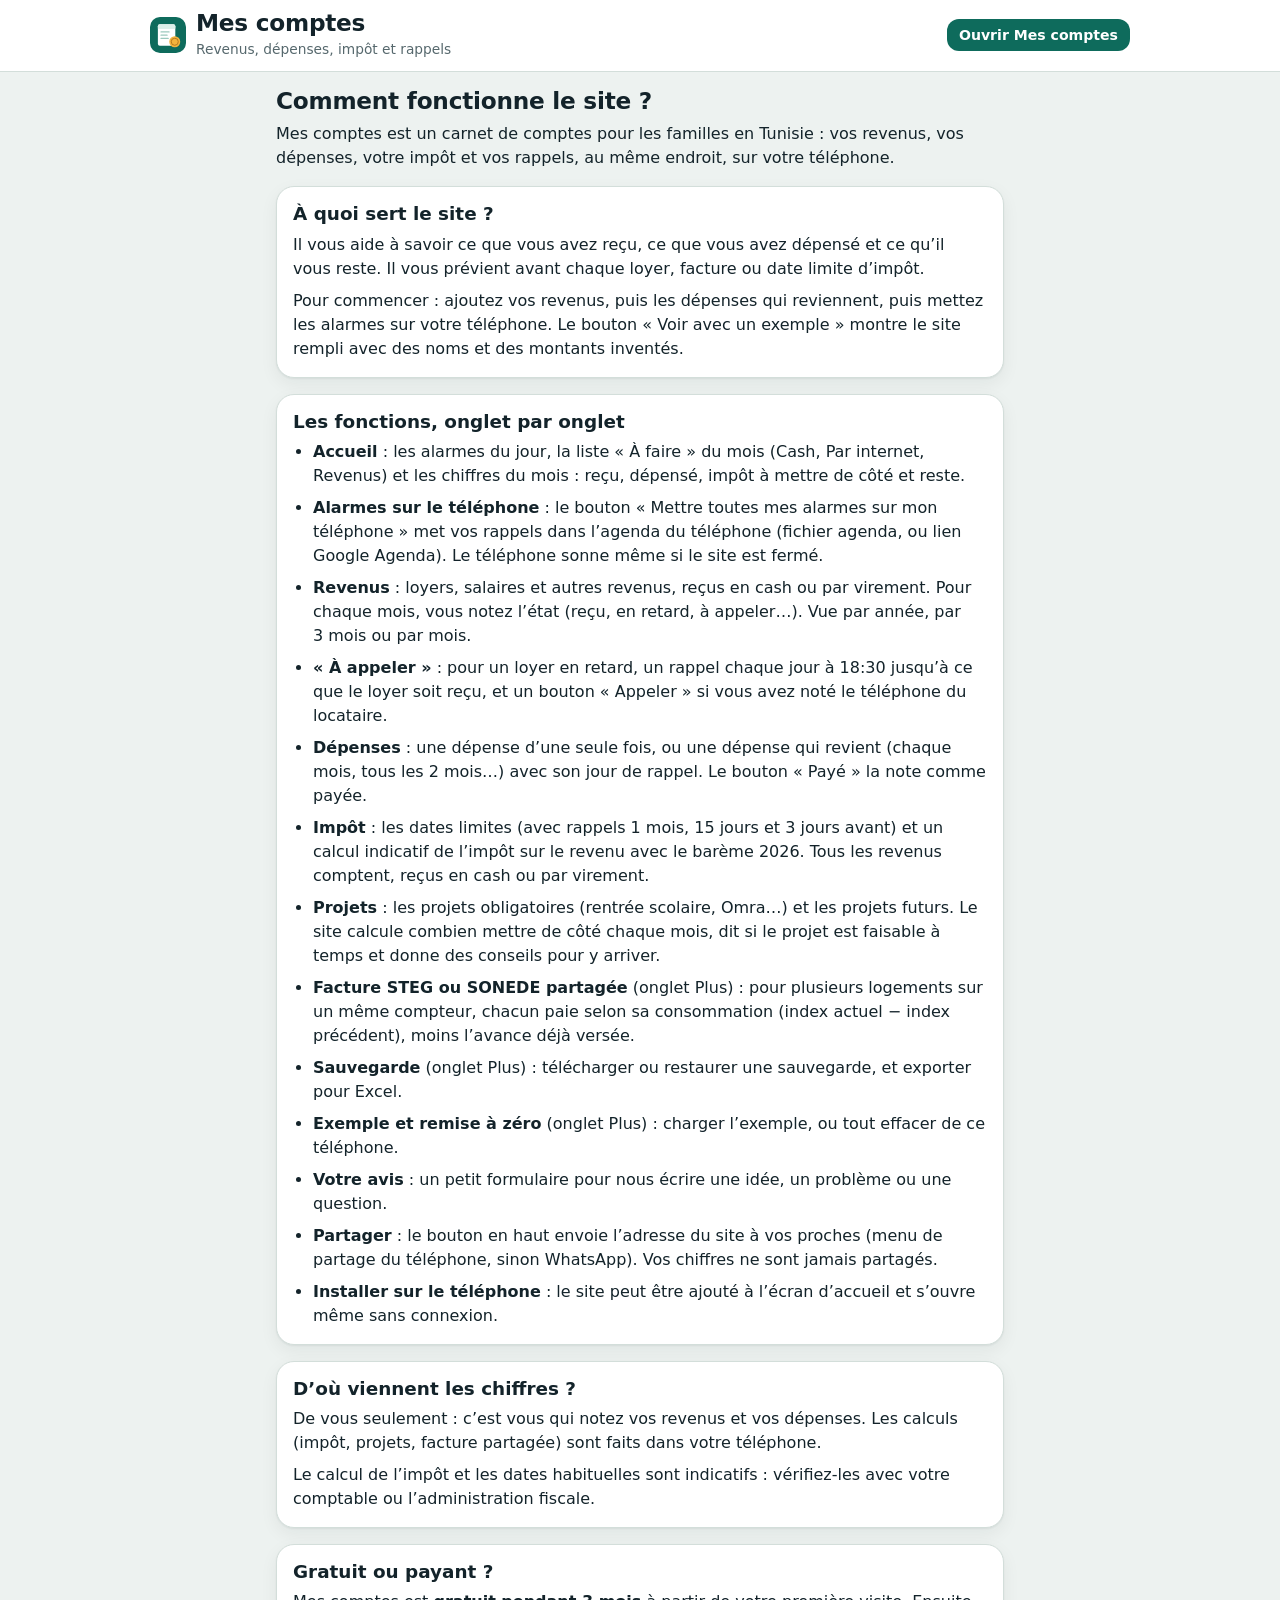
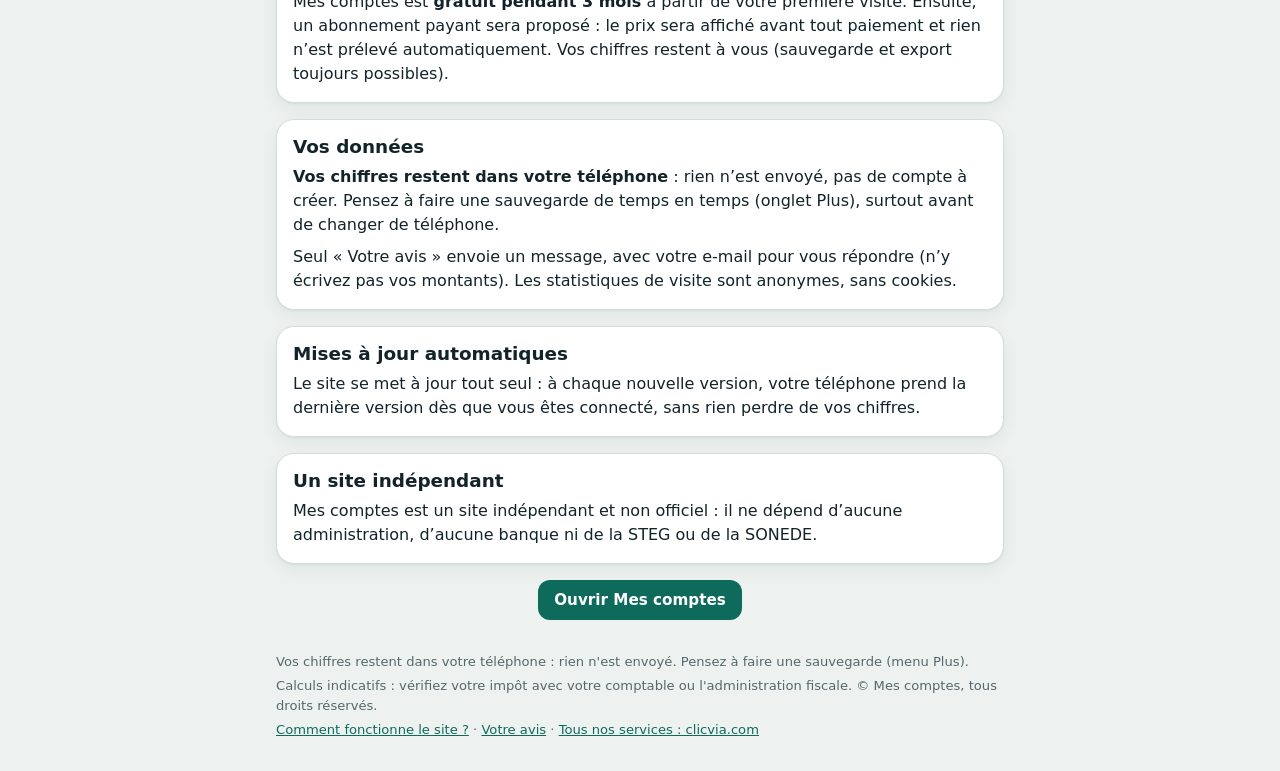
==== a-propos/index.html @ e5296866 "Page « Comment fonctionne le site ? » + test FONCTIONS (règle commune § 44) Co-Authored-By: Claude O" ====
<!doctype html>
<html lang="fr" translate="no">
<head>
<meta charset="utf-8">
<meta name="google" content="notranslate">
<meta name="viewport" content="width=device-width, initial-scale=1, viewport-fit=cover">
<title>Comment fonctionne le site ? – Mes comptes</title>
<meta name="description" content="Comment fonctionne Mes comptes : revenus, dépenses, impôt, projets, facture STEG ou SONEDE partagée, alarmes sur le téléphone. Gratuit 3 mois. Vos chiffres restent dans votre téléphone.">
<meta name="robots" content="index, follow, noai, noimageai">
<meta name="referrer" content="strict-origin-when-cross-origin">
<meta http-equiv="Content-Security-Policy" content="default-src 'self'; script-src 'self' https://gc.zgo.at; style-src 'self' 'unsafe-inline' https://fonts.googleapis.com; font-src https://fonts.gstatic.com; img-src 'self' data: https://prix-eaux-tunisie.goatcounter.com; connect-src 'self' https://prix-eaux-tunisie.goatcounter.com; object-src 'none'; base-uri 'self'; form-action 'none'">
<meta name="theme-color" content="#0E6B5C">
<link rel="icon" href="../assets/icons/icon.svg" type="image/svg+xml">
<link rel="apple-touch-icon" href="../assets/icons/icon-180.png">
<meta property="og:type" content="website">
<meta property="og:title" content="Comment fonctionne le site ? – Mes comptes">
<meta property="og:description" content="Revenus, dépenses, impôt, projets et alarmes sur votre téléphone. Gratuit 3 mois. Vos chiffres restent dans votre téléphone.">
<meta property="og:url" content="https://comptes.clicvia.com/a-propos/">
<meta property="og:locale" content="fr_FR">
<meta property="og:image" content="https://comptes.clicvia.com/assets/og-image-v1.jpg">
<meta property="og:image:type" content="image/jpeg">
<meta property="og:image:width" content="1200">
<meta property="og:image:height" content="630">
<link rel="canonical" href="https://comptes.clicvia.com/a-propos/">
<script type="application/ld+json">{"@context":"https://schema.org","@type":"AboutPage","name":"Comment fonctionne le site ?","url":"https://comptes.clicvia.com/a-propos/","inLanguage":"fr","isPartOf":{"@type":"WebSite","name":"Mes comptes","url":"https://comptes.clicvia.com/"}}</script>
<link rel="preconnect" href="https://fonts.googleapis.com">
<link rel="stylesheet" href="https://fonts.googleapis.com/css2?family=Bricolage+Grotesque:opsz,wght@12..96,700;12..96,800&family=Source+Sans+3:wght@400;600;700&family=IBM+Plex+Mono:wght@500;600&display=swap">
<link rel="stylesheet" href="../assets/style.css?v=20261025a">
<script src="../assets/protection.js?v=20261025a"></script>
<script data-goatcounter="https://prix-eaux-tunisie.goatcounter.com/count" async src="https://gc.zgo.at/count.js"></script>
</head>
<body>
<header class="entete">
  <div class="entete-in">
    <a class="logo" href="../"><img src="../assets/icons/icon.svg" alt="" width="36" height="36"><span><span class="nom-site">Mes comptes</span><span class="doux petit">Revenus, dépenses, impôt et rappels</span></span></a>
    <div class="entete-droite"><a class="btn btn-ouvrir" href="../">Ouvrir Mes comptes</a></div>
  </div>
</header>

<main class="page page-ap">
  <div class="ap-tete">
    <h1>Comment fonctionne le site&nbsp;?</h1>
    <p>Mes comptes est un carnet de comptes pour les familles en Tunisie : vos revenus, vos dépenses, votre impôt et vos rappels, au même endroit, sur votre téléphone.</p>
  </div>

  <section class="bloc">
    <h2>À quoi sert le site&nbsp;?</h2>
    <p>Il vous aide à savoir ce que vous avez reçu, ce que vous avez dépensé et ce qu’il vous reste. Il vous prévient avant chaque loyer, facture ou date limite d’impôt.</p>
    <p>Pour commencer : ajoutez vos revenus, puis les dépenses qui reviennent, puis mettez les alarmes sur votre téléphone. Le bouton «&nbsp;Voir avec un exemple&nbsp;» montre le site rempli avec des noms et des montants inventés.</p>
  </section>

  <section class="bloc">
    <h2>Les fonctions, onglet par onglet</h2>
    <ul class="ap-liste">
      <li><b>Accueil</b> : les alarmes du jour, la liste «&nbsp;À faire&nbsp;» du mois (Cash, Par internet, Revenus) et les chiffres du mois : reçu, dépensé, impôt à mettre de côté et reste.</li>
      <li><b>Alarmes sur le téléphone</b> : le bouton «&nbsp;Mettre toutes mes alarmes sur mon téléphone&nbsp;» met vos rappels dans l’agenda du téléphone (fichier agenda, ou lien Google Agenda). Le téléphone sonne même si le site est fermé.</li>
      <li><b>Revenus</b> : loyers, salaires et autres revenus, reçus en cash ou par virement. Pour chaque mois, vous notez l’état (reçu, en retard, à appeler…). Vue par année, par 3&nbsp;mois ou par mois.</li>
      <li><b>«&nbsp;À appeler&nbsp;»</b> : pour un loyer en retard, un rappel chaque jour à 18:30 jusqu’à ce que le loyer soit reçu, et un bouton «&nbsp;Appeler&nbsp;» si vous avez noté le téléphone du locataire.</li>
      <li><b>Dépenses</b> : une dépense d’une seule fois, ou une dépense qui revient (chaque mois, tous les 2&nbsp;mois…) avec son jour de rappel. Le bouton «&nbsp;Payé&nbsp;» la note comme payée.</li>
      <li><b>Impôt</b> : les dates limites (avec rappels 1&nbsp;mois, 15&nbsp;jours et 3&nbsp;jours avant) et un calcul indicatif de l’impôt sur le revenu avec le barème&nbsp;2026. Tous les revenus comptent, reçus en cash ou par virement.</li>
      <li><b>Projets</b> : les projets obligatoires (rentrée scolaire, Omra…) et les projets futurs. Le site calcule combien mettre de côté chaque mois, dit si le projet est faisable à temps et donne des conseils pour y arriver.</li>
      <li><b>Facture STEG ou SONEDE partagée</b> (onglet Plus) : pour plusieurs logements sur un même compteur, chacun paie selon sa consommation (index actuel − index précédent), moins l’avance déjà versée.</li>
      <li><b>Sauvegarde</b> (onglet Plus) : télécharger ou restaurer une sauvegarde, et exporter pour Excel.</li>
      <li><b>Exemple et remise à zéro</b> (onglet Plus) : charger l’exemple, ou tout effacer de ce téléphone.</li>
      <li><b>Votre avis</b> : un petit formulaire pour nous écrire une idée, un problème ou une question.</li>
      <li><b>Partager</b> : le bouton en haut envoie l’adresse du site à vos proches (menu de partage du téléphone, sinon WhatsApp). Vos chiffres ne sont jamais partagés.</li>
      <li><b>Installer sur le téléphone</b> : le site peut être ajouté à l’écran d’accueil et s’ouvre même sans connexion.</li>
    </ul>
  </section>

  <section class="bloc">
    <h2>D’où viennent les chiffres&nbsp;?</h2>
    <p>De vous seulement : c’est vous qui notez vos revenus et vos dépenses. Les calculs (impôt, projets, facture partagée) sont faits dans votre téléphone.</p>
    <p>Le calcul de l’impôt et les dates habituelles sont indicatifs : vérifiez-les avec votre comptable ou l’administration fiscale.</p>
  </section>

  <section class="bloc">
    <h2>Gratuit ou payant&nbsp;?</h2>
    <p>Mes comptes est <b>gratuit pendant 3&nbsp;mois</b> à partir de votre première visite. Ensuite, un abonnement payant sera proposé : le prix sera affiché avant tout paiement et rien n’est prélevé automatiquement. Vos chiffres restent à vous (sauvegarde et export toujours possibles).</p>
  </section>

  <section class="bloc">
    <h2>Vos données</h2>
    <p><b>Vos chiffres restent dans votre téléphone</b> : rien n’est envoyé, pas de compte à créer. Pensez à faire une sauvegarde de temps en temps (onglet Plus), surtout avant de changer de téléphone.</p>
    <p>Seul «&nbsp;Votre avis&nbsp;» envoie un message, avec votre e-mail pour vous répondre (n’y écrivez pas vos montants). Les statistiques de visite sont anonymes, sans cookies.</p>
  </section>

  <section class="bloc">
    <h2>Mises à jour automatiques</h2>
    <p>Le site se met à jour tout seul : à chaque nouvelle version, votre téléphone prend la dernière version dès que vous êtes connecté, sans rien perdre de vos chiffres.</p>
  </section>

  <section class="bloc">
    <h2>Un site indépendant</h2>
    <p>Mes comptes est un site indépendant et non officiel : il ne dépend d’aucune administration, d’aucune banque ni de la STEG ou de la SONEDE.</p>
  </section>

  <p class="ap-retour"><a class="btn" href="../">Ouvrir Mes comptes</a></p>
</main>

<footer class="pied pied-ap">
  <span>Vos chiffres restent dans votre téléphone : rien n'est envoyé. Pensez à faire une sauvegarde (menu Plus).</span>
  <span>Calculs indicatifs : vérifiez votre impôt avec votre comptable ou l'administration fiscale. © Mes comptes, tous droits réservés.</span>
  <span><a href="../a-propos/">Comment fonctionne le site ?</a> · <a href="../#avis">Votre avis</a> · <a href="https://clicvia.com/" rel="noopener">Tous nos services : clicvia.com</a></span>
</footer>
</body>
</html>
---- assets/style.css ----
/* Mes comptes — carnet de comptes de poche : alarmes d'abord, onglets en bas sur téléphone, montants en chiffres de caisse. */
:root{
  --fond:#EDF2F0; --carte:#FFFFFF; --encre:#13232A; --doux:#56686D; --ligne:#D3DEDA;
  --dinar:#0E6B5C; --dinar-fonce:#0A5246; --dinar-clair:#DCEFE9; --or:#B7791F; --or-vif:#F2B33D; --or-clair:#FBF0DA;
  --ok:#17803D; --ok-clair:#E1F4E7; --attention:#B45309; --attention-clair:#FDEFD9; --retard:#B42318; --retard-clair:#FCE5E2;
  --info:#1D5FA8; --info-clair:#E3EDF9; --gris-clair:#EEF1F0; --ombre:0 1px 2px rgba(19,35,42,.06),0 6px 18px rgba(19,35,42,.06);
  --titre:"Bricolage Grotesque","Segoe UI",system-ui,sans-serif;
  --texte:"Source Sans 3","Segoe UI",system-ui,sans-serif;
  --chiffres:"IBM Plex Mono",ui-monospace,Consolas,monospace;
  color-scheme:light;
}
@media (prefers-color-scheme:dark){:root{
  --fond:#0E191D; --carte:#15242A; --encre:#E5EEEC; --doux:#9CB0B3; --ligne:#293B41;
  --dinar:#4FC2A8; --dinar-fonce:#3BA88F; --dinar-clair:#163833; --or:#E2B15A; --or-clair:#3A2E17;
  --ok:#5CCB84; --ok-clair:#163525; --attention:#F0A64B; --attention-clair:#3A2A14; --retard:#F07C6E; --retard-clair:#3D1C19;
  --info:#7DB3F0; --info-clair:#16283D; --gris-clair:#1C2D33; --ombre:none; color-scheme:dark}}
*{box-sizing:border-box}
html{-webkit-text-size-adjust:100%}
body{margin:0;background:var(--fond);color:var(--encre);font-family:var(--texte);font-size:16px;line-height:1.5}
[hidden]{display:none!important}
h1,h2,h3{font-family:var(--titre);margin:0;line-height:1.15;text-wrap:balance}
h1{font-size:1.45rem;font-weight:800;letter-spacing:-.01em}
h2{font-size:1.15rem;font-weight:800}
h3{font-size:1rem;font-weight:700}
a{color:var(--dinar)}
.num{font-family:var(--chiffres);font-variant-numeric:tabular-nums;white-space:nowrap}
.doux{color:var(--doux)}.petit{font-size:.86rem}.gras{font-weight:700}
.etiq{font-size:.72rem;letter-spacing:.08em;text-transform:uppercase;font-weight:700;color:var(--doux)}
button,input,select{font:inherit;color:inherit}
:focus-visible{outline:2px solid var(--dinar);outline-offset:2px}

/* en-tête */
.entete{position:sticky;top:0;z-index:6;background:var(--carte);border-bottom:1px solid var(--ligne);padding:10px 16px calc(10px) ;padding-top:calc(10px + env(safe-area-inset-top,0px))}
.entete-in{max-width:980px;margin:0 auto;display:flex;align-items:center;justify-content:space-between;gap:12px}
.logo{display:flex;align-items:center;gap:10px;text-decoration:none;color:inherit}
.logo img{width:36px;height:36px;border-radius:10px;flex:none}
.entete-droite{display:flex;align-items:center;gap:8px;flex:none}
.partager{flex:none;border:1px solid var(--ligne);background:var(--carte);border-radius:999px;width:36px;height:36px;display:inline-flex;align-items:center;justify-content:center;cursor:pointer;padding:0;color:var(--dinar)}.partager:hover{border-color:var(--dinar)}
.partager svg{width:18px;height:18px;stroke:currentColor;fill:none;stroke-width:2;stroke-linecap:round}
.puce-essai{font-size:.78rem;font-weight:700;background:var(--dinar-clair);color:var(--dinar);border-radius:99px;padding:4px 10px;white-space:nowrap;border:0;cursor:pointer}

.page{max-width:980px;margin:0 auto;padding-inline:16px;padding-block:16px 110px;display:grid;gap:16px}
@media (min-width:860px){.page{padding-block:16px 48px}}

/* navigation */
nav.onglets{position:fixed;left:0;right:0;bottom:0;z-index:7;background:var(--carte);border-top:1px solid var(--ligne);
  display:grid;grid-template-columns:repeat(6,1fr);padding:6px 4px calc(6px + env(safe-area-inset-bottom,0px))}
nav.onglets button{position:relative;border:0;background:none;color:var(--doux);font:600 .72rem var(--texte);display:flex;flex-direction:column;align-items:center;gap:2px;padding:7px 2px;cursor:pointer;border-radius:12px}
nav.onglets svg{width:23px;height:23px;stroke:currentColor;fill:none;stroke-width:1.8;stroke-linecap:round;stroke-linejoin:round}
nav.onglets button[aria-current="true"]{color:var(--dinar);background:var(--dinar-clair)}
.compteur{position:absolute;top:1px;inset-inline-end:calc(50% - 24px);min-width:18px;height:18px;border-radius:99px;background:var(--retard);color:#fff;font:700 .68rem var(--texte);display:flex;align-items:center;justify-content:center;padding:0 4px}
@media (min-width:860px){nav.onglets{position:static;max-width:980px;margin:12px auto 0;border:1px solid var(--ligne);border-radius:16px;padding:6px}}

/* blocs */
.bloc{background:var(--carte);border:1px solid var(--ligne);border-radius:18px;padding:16px;display:grid;gap:12px;min-width:0;box-shadow:var(--ombre)}
.bloc-tete{display:flex;flex-wrap:wrap;justify-content:space-between;align-items:center;gap:8px 12px}
.grille{display:grid;gap:16px;grid-template-columns:repeat(auto-fit,minmax(300px,1fr))}
.chiffres{display:grid;gap:10px;grid-template-columns:repeat(auto-fit,minmax(140px,1fr))}
.chiffre{display:grid;gap:2px;padding:12px;border-radius:14px;background:var(--gris-clair)}
.chiffre .num{font-size:1.25rem;font-weight:600}
.chiffre.plus .num{color:var(--ok)}.chiffre.moins .num{color:var(--retard)}.chiffre.cote .num{color:var(--or)}
.note{font-size:.86rem;color:var(--doux);background:var(--gris-clair);border-radius:12px;padding:10px 12px;margin:0}
.vide{color:var(--doux);padding:6px 2px;list-style:none}

/* accueil : bienvenue */
.bienvenue{background:linear-gradient(135deg,var(--dinar) 0%,var(--dinar-fonce) 100%);color:#fff;border:0}
.bienvenue h2{font-size:1.4rem}
.bienvenue ol{margin:0;padding-inline-start:20px;display:grid;gap:6px}
.bienvenue .note{background:rgba(255,255,255,.12);color:#fff}
.bienvenue .btn-clair{background:#fff;color:var(--dinar-fonce)}
.essai{display:flex;flex-wrap:wrap;gap:6px 14px;align-items:center;background:var(--or-clair);border:1px solid var(--or);border-radius:14px;padding:10px 14px;font-size:.92rem}
.essai b{font-family:var(--titre)}
.exemple{display:flex;flex-wrap:wrap;gap:8px 14px;align-items:center;justify-content:space-between;background:var(--info-clair);color:var(--encre);border-radius:14px;padding:10px 14px;font-size:.92rem}

/* alarmes */
.alarmes{list-style:none;margin:0;padding:0;display:grid;gap:8px}
.alarme{display:grid;grid-template-columns:auto 1fr;gap:4px 10px;align-items:start;padding:10px 12px;border-radius:14px;border-inline-start:5px solid var(--c);background:var(--cc)}
.alarme b{color:var(--c)}
.a-rouge{--c:var(--retard);--cc:var(--retard-clair)}.a-orange{--c:var(--attention);--cc:var(--attention-clair)}.a-jaune{--c:var(--or);--cc:var(--or-clair)}
.cloche{width:22px;height:22px;stroke:var(--c);fill:none;stroke-width:2;stroke-linecap:round;stroke-linejoin:round;margin-top:1px}
.actions{display:flex;flex-wrap:wrap;gap:6px;margin-top:6px}
.telephone{display:grid;gap:8px;background:var(--dinar-clair);border-radius:14px;padding:12px}

/* boutons */
.btn{border:0;border-radius:12px;background:var(--dinar);color:#fff;font:700 .95rem var(--texte);padding:11px 16px;cursor:pointer;display:inline-flex;align-items:center;justify-content:center;gap:6px;text-decoration:none}
.btn:hover{background:var(--dinar-fonce)}
.btn.large{width:100%}
.btn-clair{background:var(--gris-clair);color:var(--encre)}
.btn-clair:hover{background:var(--ligne)}
.mini{border:1px solid var(--ligne);background:var(--carte);color:var(--encre);border-radius:10px;padding:6px 10px;font:600 .84rem var(--texte);cursor:pointer;text-decoration:none;display:inline-flex;align-items:center;gap:4px}
.mini:hover{border-color:var(--dinar)}
.mini.vert{background:var(--ok);border-color:var(--ok);color:#fff}
.mini.on{background:var(--attention-clair);border-color:var(--attention);color:var(--attention)}
.mini.rouge{color:var(--retard);border-color:var(--retard)}
.suppr{border:1px solid var(--ligne);background:var(--carte);color:var(--retard);border-radius:10px;width:36px;height:36px;font-size:18px;line-height:1;cursor:pointer;flex:none}
.suppr:hover{background:var(--retard-clair)}

/* sous-onglets */
.sous{display:flex;gap:6px;flex-wrap:wrap}
.sous button{border:1px solid var(--ligne);background:var(--carte);border-radius:99px;padding:7px 12px;font:600 .88rem var(--texte);cursor:pointer;display:flex;gap:6px;align-items:center}
.sous button[aria-selected="true"]{background:var(--dinar);border-color:var(--dinar);color:#fff}
.sous .n{font-family:var(--chiffres);font-size:.78rem;background:var(--gris-clair);color:var(--encre);border-radius:99px;padding:0 6px}
.sous button[aria-selected="true"] .n{background:#fff;color:var(--dinar)}

/* listes de tâches */
.taches{list-style:none;margin:0;padding:0;display:grid;gap:8px}
.tache{display:grid;grid-template-columns:auto minmax(0,1fr) auto;gap:4px 10px;align-items:center;padding:10px 12px;border-radius:14px;background:var(--gris-clair)}
.tache .actions{grid-column:1/-1;justify-content:flex-end;margin-top:2px}
.pastille{font-size:.72rem;font-weight:700;padding:3px 8px;border-radius:99px;white-space:nowrap}
.p-retard{background:var(--retard-clair);color:var(--retard)}.p-bientot{background:var(--attention-clair);color:var(--attention)}
.p-ok{background:var(--ok-clair);color:var(--ok)}.p-verif{background:var(--or-clair);color:var(--or)}.p-info{background:var(--info-clair);color:var(--info)}
.tel{font-family:var(--chiffres);font-size:.85rem;user-select:all}
.type-rev{display:inline-block;font-size:.7rem;font-weight:700;border-radius:99px;padding:1px 7px;margin-inline-start:6px;background:var(--dinar-clair);color:var(--dinar);vertical-align:1px}

/* formulaires */
.form{display:grid;gap:10px;grid-template-columns:repeat(auto-fit,minmax(160px,1fr));align-items:end}
label{display:grid;gap:4px;font-size:.84rem;font-weight:600;color:var(--doux)}
input,select{font:500 1rem var(--texte);color:var(--encre);background:var(--carte);border:1px solid var(--ligne);border-radius:10px;padding:10px;width:100%;min-width:0}
input.num{font-family:var(--chiffres)}
details.ajout > summary{cursor:pointer;display:inline-flex;align-items:center;gap:6px;list-style:none;background:var(--dinar);color:#fff;font-weight:700;border-radius:12px;padding:10px 16px}
details.ajout > summary::-webkit-details-marker{display:none}
details.ajout[open] > summary{background:var(--gris-clair);color:var(--encre);margin-bottom:12px}

/* tableau des revenus */
.defile{overflow-x:auto;-webkit-overflow-scrolling:touch;border-radius:12px}
table{border-collapse:collapse;width:100%;font-size:.9rem}
th,td{padding:7px 6px;text-align:start;border-bottom:1px solid var(--ligne);vertical-align:middle}
th{font-size:.72rem;letter-spacing:.06em;text-transform:uppercase;color:var(--doux);font-weight:700;white-space:nowrap}
th.courant{color:var(--encre)}
.rev{display:grid;gap:3px;min-width:180px}
select.etat{width:auto;min-width:96px;padding:6px 4px;font:600 .8rem var(--texte);border-radius:8px;cursor:pointer;border-color:transparent}
select.mode-rev{width:auto;padding:3px 6px;font-size:.8rem}
.tel-in{width:9.5em;padding:5px 7px;font-size:.84rem}
.c-r{background:var(--ok-clair);color:var(--ok)}.c-x{background:var(--retard-clair);color:var(--retard)}.c-p{background:var(--attention-clair);color:var(--attention)}
.c-a{background:var(--gris-clair);color:var(--doux)}.c-g{background:var(--or-clair);color:var(--or)}.c-v{background:transparent;color:var(--doux);border-color:var(--ligne)}
tr.groupe td{background:var(--gris-clair);padding:0}
tr.groupe button{all:unset;box-sizing:border-box;cursor:pointer;display:flex;gap:10px;align-items:center;width:100%;padding:11px 8px;font-weight:700;font-family:var(--titre)}
tr.groupe button:focus-visible{outline:2px solid var(--dinar);outline-offset:-2px}
tr.groupe .fleche{display:inline-block;transition:transform .15s;color:var(--dinar)}
tr.groupe button[aria-expanded="false"] .fleche{transform:rotate(-90deg)}
tr.groupe .resume{font:500 .84rem var(--texte);color:var(--doux)}
.nav-mois{display:flex;align-items:center;gap:6px}
.nav-mois button{border:1px solid var(--ligne);background:var(--carte);border-radius:10px;width:34px;height:34px;cursor:pointer;font-size:1rem}
.nav-mois b{font-family:var(--titre);min-width:8.5em;text-align:center}

/* dépenses */
.ligne{display:grid;grid-template-columns:minmax(0,1fr) auto auto;gap:2px 12px;padding:10px 0;border-bottom:1px solid var(--ligne);align-items:center}
.ligne:last-child{border-bottom:0}
.ligne .sous-texte{grid-column:1/2;font-size:.78rem;color:var(--doux)}
.ligne .suppr{grid-row:1/3;grid-column:3}
.tag{display:inline-block;font-size:.7rem;font-weight:700;border-radius:99px;padding:1px 7px;margin-inline-start:6px;background:var(--gris-clair);color:var(--doux)}
.tag.rec{background:var(--dinar-clair);color:var(--dinar)}

/* impôt */
.calcul{display:grid;gap:6px}
.calcul > div{display:flex;justify-content:space-between;gap:12px;border-bottom:1px dashed var(--ligne);padding-bottom:4px}
.calcul > div.total{border-bottom:0;font-weight:700;font-size:1.05rem}

/* projets */
.projets{display:grid;gap:12px;grid-template-columns:repeat(auto-fit,minmax(280px,1fr))}
.projets > .titre-groupe{grid-column:1/-1;margin-top:4px}
.projet{border:1px solid var(--ligne);border-radius:16px;padding:14px;display:grid;gap:10px;align-content:start}
.barre{height:7px;border-radius:99px;background:var(--ligne);overflow:hidden}.barre i{display:block;height:100%;background:var(--dinar)}
.lignes{display:grid;gap:4px;font-size:.93rem}
.lignes div{display:flex;justify-content:space-between;gap:10px}
.verdict{border-radius:12px;padding:9px 12px;font-weight:600}
.v-ok{background:var(--ok-clair);color:var(--ok)}.v-non{background:var(--retard-clair);color:var(--retard)}
.conseils{margin:4px 0 0;padding-inline-start:18px;display:grid;gap:4px;font-size:.88rem}
.boutons{display:flex;gap:8px;flex-wrap:wrap;justify-content:flex-end}

/* message « annuler » */
.toast{position:fixed;z-index:9;left:16px;right:16px;bottom:calc(84px + env(safe-area-inset-bottom,0px));max-width:560px;margin-inline:auto;
  display:flex;gap:10px;align-items:center;justify-content:space-between;background:var(--encre);color:var(--carte);border-radius:14px;padding:11px 14px;font-size:.92rem;box-shadow:0 8px 24px rgba(0,0,0,.2)}
.toast button{border:0;background:none;color:var(--or-vif);font:700 .92rem var(--texte);cursor:pointer;text-decoration:underline}
@media (min-width:860px){.toast{bottom:24px}}

.vue{display:grid;gap:16px}
@media (prefers-reduced-motion:no-preference){.vue{animation:apparait .18s ease-out}}
@keyframes apparait{from{opacity:.4;transform:translateY(4px)}to{opacity:1;transform:none}}
.pied{max-width:980px;margin:0 auto;padding:8px 16px 120px;font-size:.82rem;color:var(--doux);display:grid;gap:4px}
@media (min-width:860px){.pied{padding-bottom:32px}}

/* bouton de paiement commun à tous les sites d'Ahmed (réservé au futur abonnement) */
.btn-paie{background:linear-gradient(180deg,#FFD978 0%,#F2B33D 52%,#DC9416 100%);color:#2B1D00;border:2px solid #8A5A00;box-shadow:0 3px 0 #8A5A00;border-radius:12px;padding:10px 16px;font-weight:800;text-decoration:none}
@media (max-width:420px){.logo h1{white-space:nowrap}.entete-droite{gap:6px}}
/* 18/10/2026 (visiteur simulé) : l'en-tête dépassait l'écran de 390 px (395 px) : le texte du logo peut rétrécir, le sous-titre est coupé « … » */
@media (max-width:420px){.logo,.logo>span{min-width:0}.logo h1{font-size:1.1rem;overflow:hidden;text-overflow:ellipsis}.logo{gap:8px}.puce-essai{padding:4px 8px}.logo .petit{display:block;overflow:hidden;text-overflow:ellipsis;white-space:nowrap}}
@media (max-width:350px){.logo img{display:none}}  /* très petits téléphones : place pour Gratuit + Partager */

/* « Votre avis » : e-mail obligatoire et confirmation bien visible dans la carte après l'envoi (15/10/2026) */
.avis-merci{background:#E7F4EC;border:2px solid #1F7A47;border-radius:14px;padding:16px 18px;color:#14301F}
.avis-merci p{margin:6px 0}
.avis-merci-titre{font-size:19px;font-weight:800;color:#1F7A47}
.avis-merci:focus{outline:none}

/* 16/10/2026 — RÈGLE COMMUNE d'Ahmed : toute cloche d'alerte VIBRE (modèle du bouton Telegram « Alertes prix » de Prix des
   Eaux) : 5 secousses à l'ouverture, puis toutes les 12 s, 3 séries, ensuite immobile ; jamais si « réduire les animations » */
.cloche{display:inline-block;transform-origin:50% 12%;animation:cloche-secoue 12s ease-in-out 1s 3}
@keyframes cloche-secoue{0%,25%,100%{transform:rotate(0)}2.5%,7.5%,12.5%,17.5%,22.5%{transform:rotate(14deg)}5%,10%,15%,20%{transform:rotate(-14deg)}}
@media (prefers-reduced-motion:reduce){.cloche{animation:none}}

/* page « Comment fonctionne le site ? » (règle commune § 44, 25/10/2026) */
.nom-site{display:block;font-family:var(--titre);font-size:1.45rem;font-weight:800;line-height:1.15;letter-spacing:-.01em}
.btn-ouvrir{padding:8px 12px;font-size:.88rem;white-space:nowrap}
.page-ap{max-width:760px;padding-block:16px 24px}
.ap-tete{display:grid;gap:8px}.ap-tete p{margin:0}
.page-ap .bloc{gap:8px}.page-ap .bloc p{margin:0}
.ap-liste{margin:0;padding-inline-start:20px;display:grid;gap:8px}
.ap-retour{text-align:center;margin:0}
.pied-ap{max-width:760px;padding-bottom:32px}
@media (max-width:420px){.nom-site{font-size:1.1rem;white-space:nowrap}.btn-ouvrir{padding:7px 10px;font-size:.8rem}}
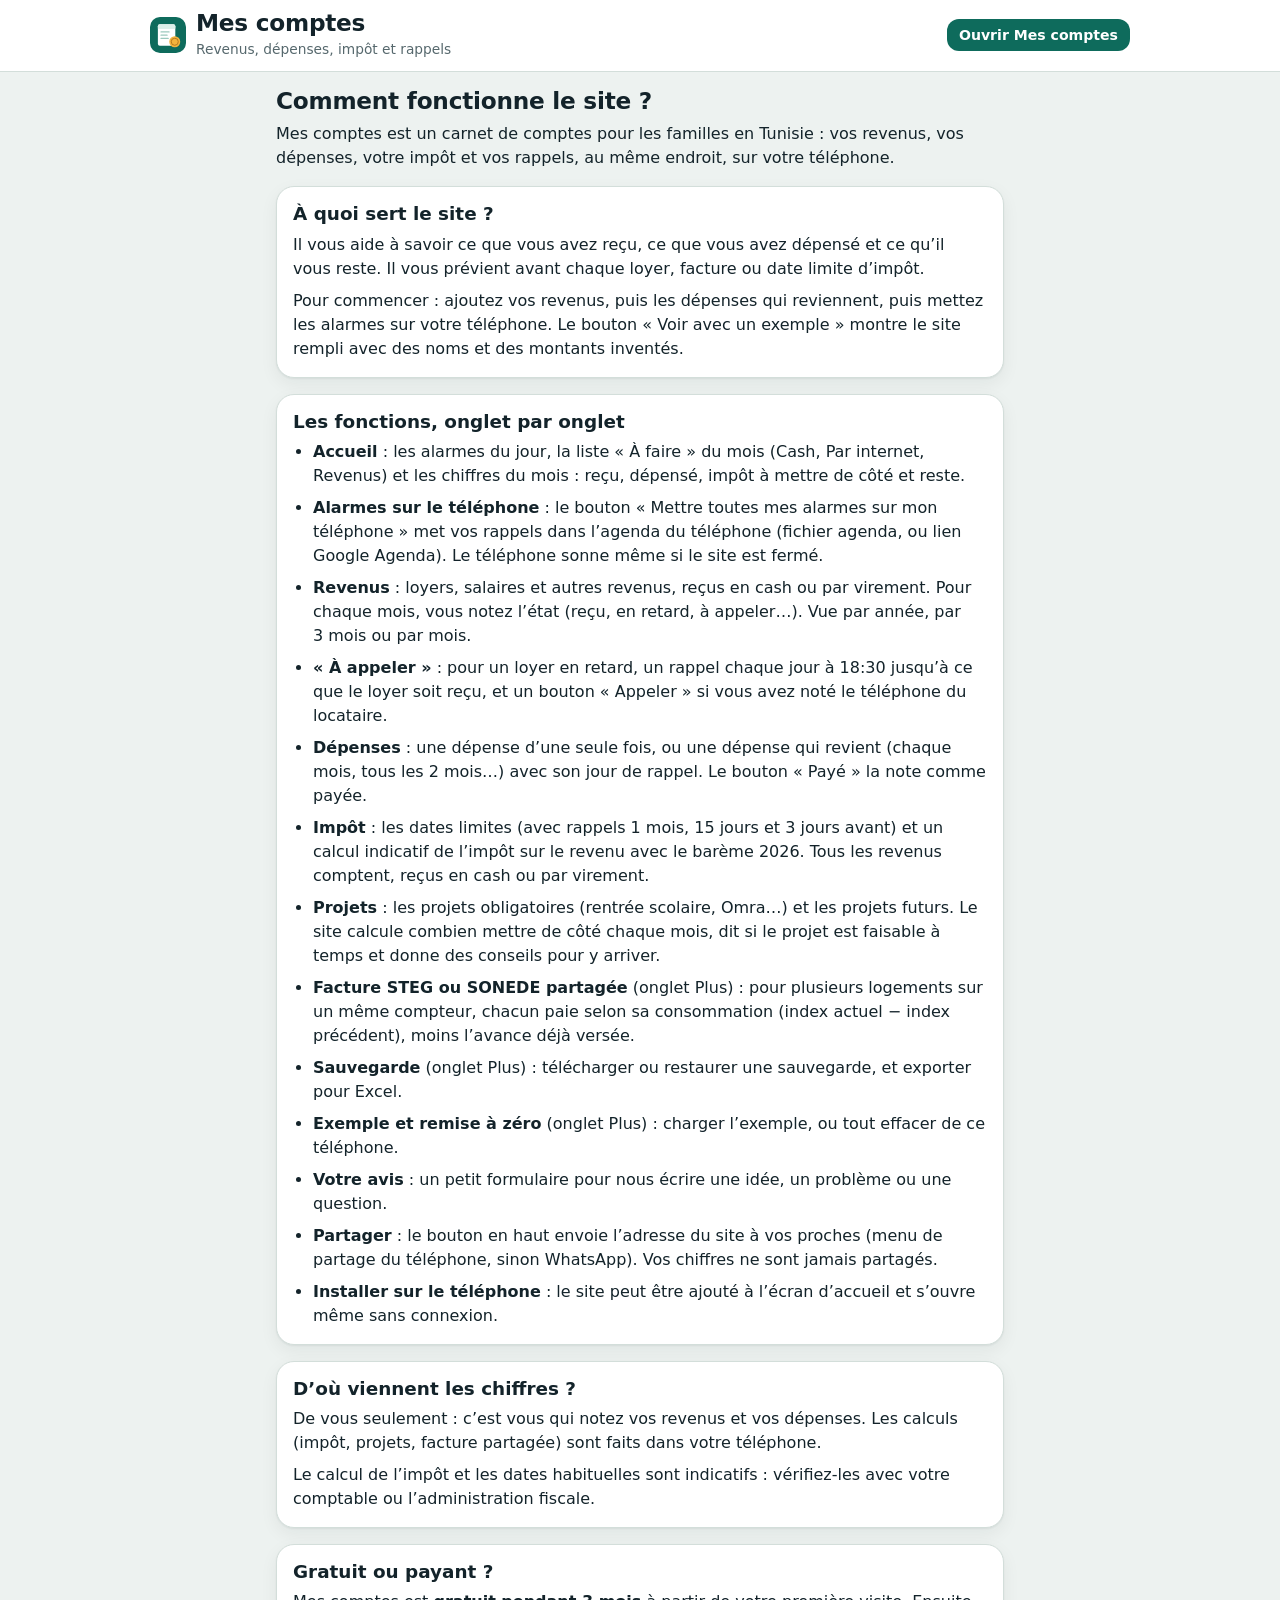
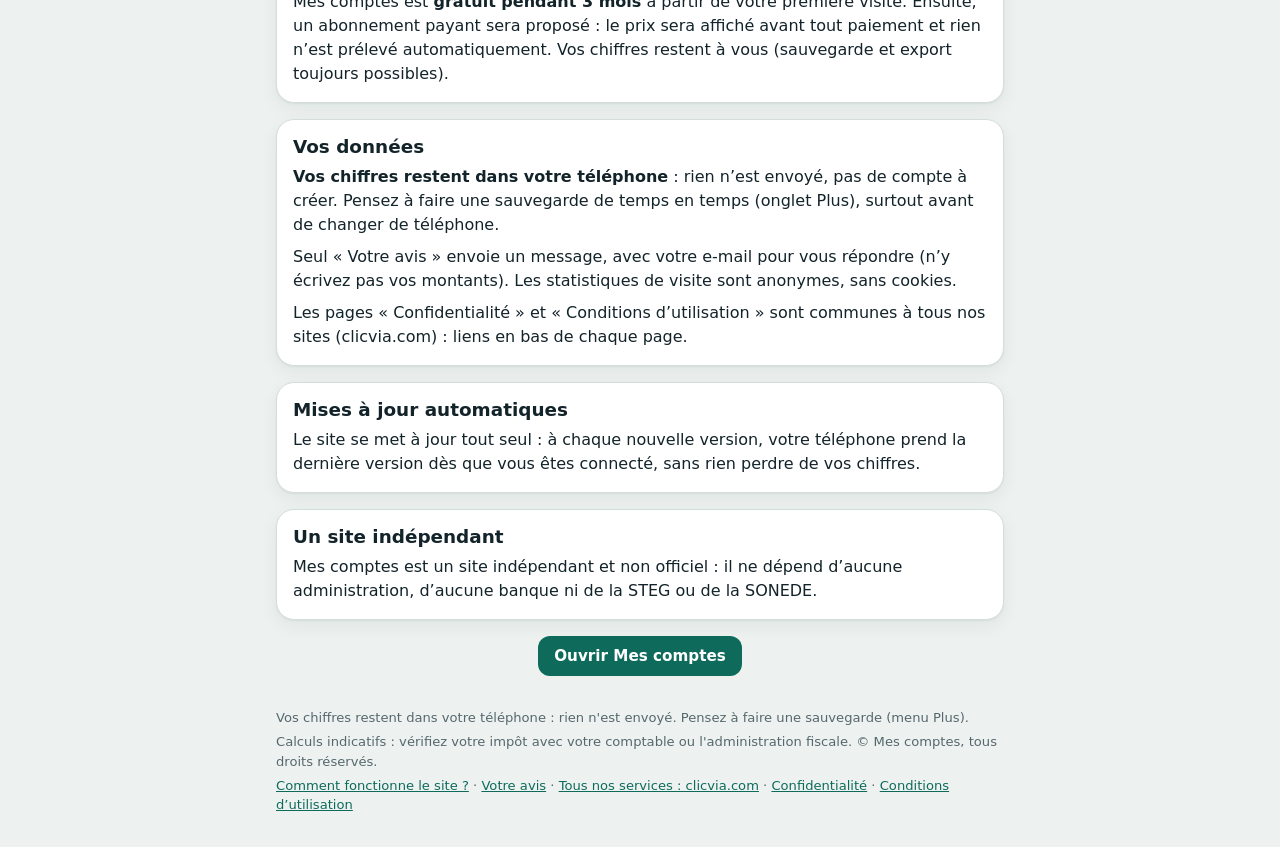
==== commit 6d4686b3: "Page 404 du site (page commune qui cherche la page) + liens Confidentialité / Conditions d'utilisati" ====
--- a/a-propos/index.html
+++ b/a-propos/index.html
@@ -5,7 +5,7 @@
 <meta name="google" content="notranslate">
 <meta name="viewport" content="width=device-width, initial-scale=1, viewport-fit=cover">
 <title>Comment fonctionne le site ? – Mes comptes</title>
-<meta name="description" content="Comment fonctionne Mes comptes : revenus, dépenses, impôt, projets, facture STEG ou SONEDE partagée, alarmes sur le téléphone. Gratuit 3 mois. Vos chiffres restent dans votre téléphone.">
+<meta name="description" content="Comment fonctionne Mes comptes : revenus, dépenses, impôt, projets, facture STEG ou SONEDE partagée, alarmes sur le téléphone. Gratuit 3 mois.">
 <meta name="robots" content="index, follow, noai, noimageai">
 <meta name="referrer" content="strict-origin-when-cross-origin">
 <meta http-equiv="Content-Security-Policy" content="default-src 'self'; script-src 'self' https://gc.zgo.at; style-src 'self' 'unsafe-inline' https://fonts.googleapis.com; font-src https://fonts.gstatic.com; img-src 'self' data: https://prix-eaux-tunisie.goatcounter.com; connect-src 'self' https://prix-eaux-tunisie.goatcounter.com; object-src 'none'; base-uri 'self'; form-action 'none'">
@@ -83,6 +83,7 @@
     <h2>Vos données</h2>
     <p><b>Vos chiffres restent dans votre téléphone</b> : rien n’est envoyé, pas de compte à créer. Pensez à faire une sauvegarde de temps en temps (onglet Plus), surtout avant de changer de téléphone.</p>
     <p>Seul «&nbsp;Votre avis&nbsp;» envoie un message, avec votre e-mail pour vous répondre (n’y écrivez pas vos montants). Les statistiques de visite sont anonymes, sans cookies.</p>
+    <p>Les pages «&nbsp;Confidentialité&nbsp;» et «&nbsp;Conditions d’utilisation&nbsp;» sont communes à tous nos sites (clicvia.com)&nbsp;: liens en bas de chaque page.</p>
   </section>
 
   <section class="bloc">
@@ -101,7 +102,7 @@
 <footer class="pied pied-ap">
   <span>Vos chiffres restent dans votre téléphone : rien n'est envoyé. Pensez à faire une sauvegarde (menu Plus).</span>
   <span>Calculs indicatifs : vérifiez votre impôt avec votre comptable ou l'administration fiscale. © Mes comptes, tous droits réservés.</span>
-  <span><a href="../a-propos/">Comment fonctionne le site ?</a> · <a href="../#avis">Votre avis</a> · <a href="https://clicvia.com/" rel="noopener">Tous nos services : clicvia.com</a></span>
+  <span><a href="../a-propos/">Comment fonctionne le site ?</a> · <a href="../#avis">Votre avis</a> · <a href="https://clicvia.com/" rel="noopener">Tous nos services : clicvia.com</a> · <a href="https://clicvia.com/confidentialite/" rel="noopener">Confidentialité</a> · <a href="https://clicvia.com/conditions/" rel="noopener">Conditions d’utilisation</a></span>
 </footer>
 </body>
 </html>
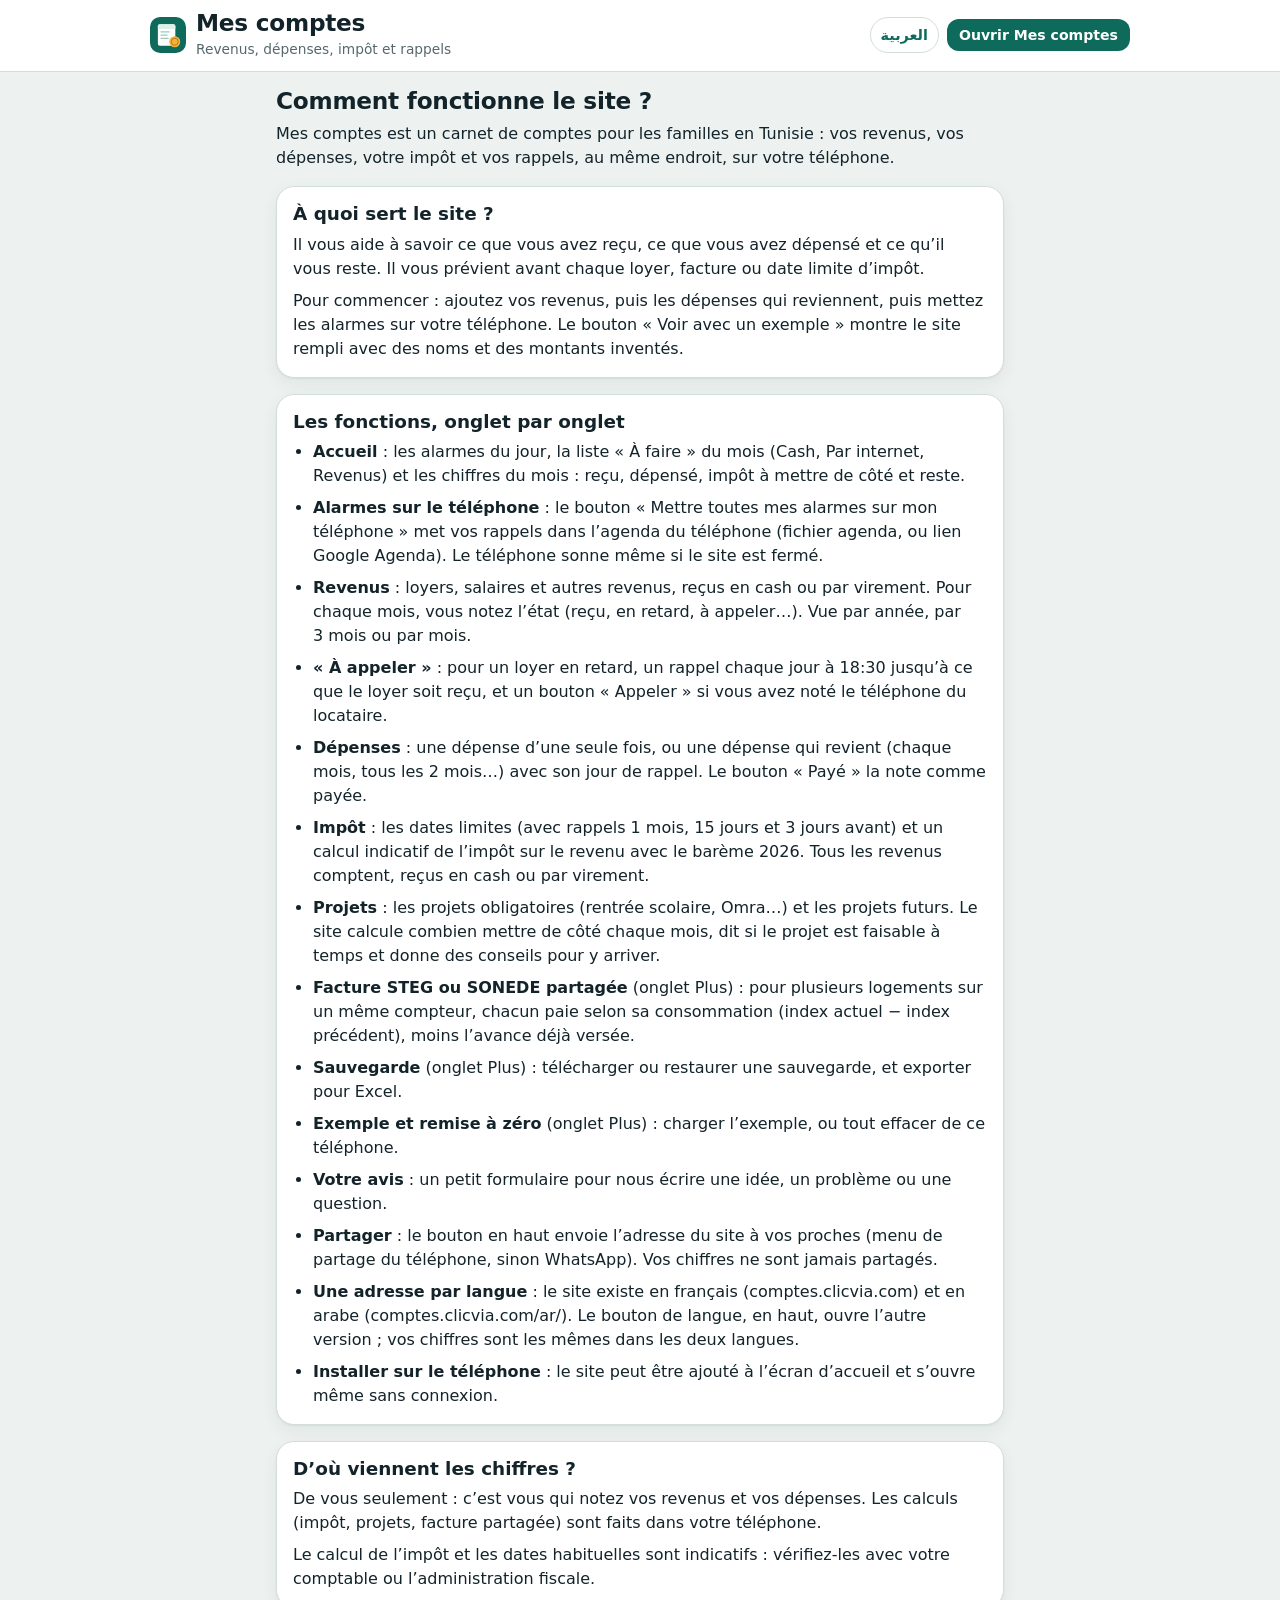
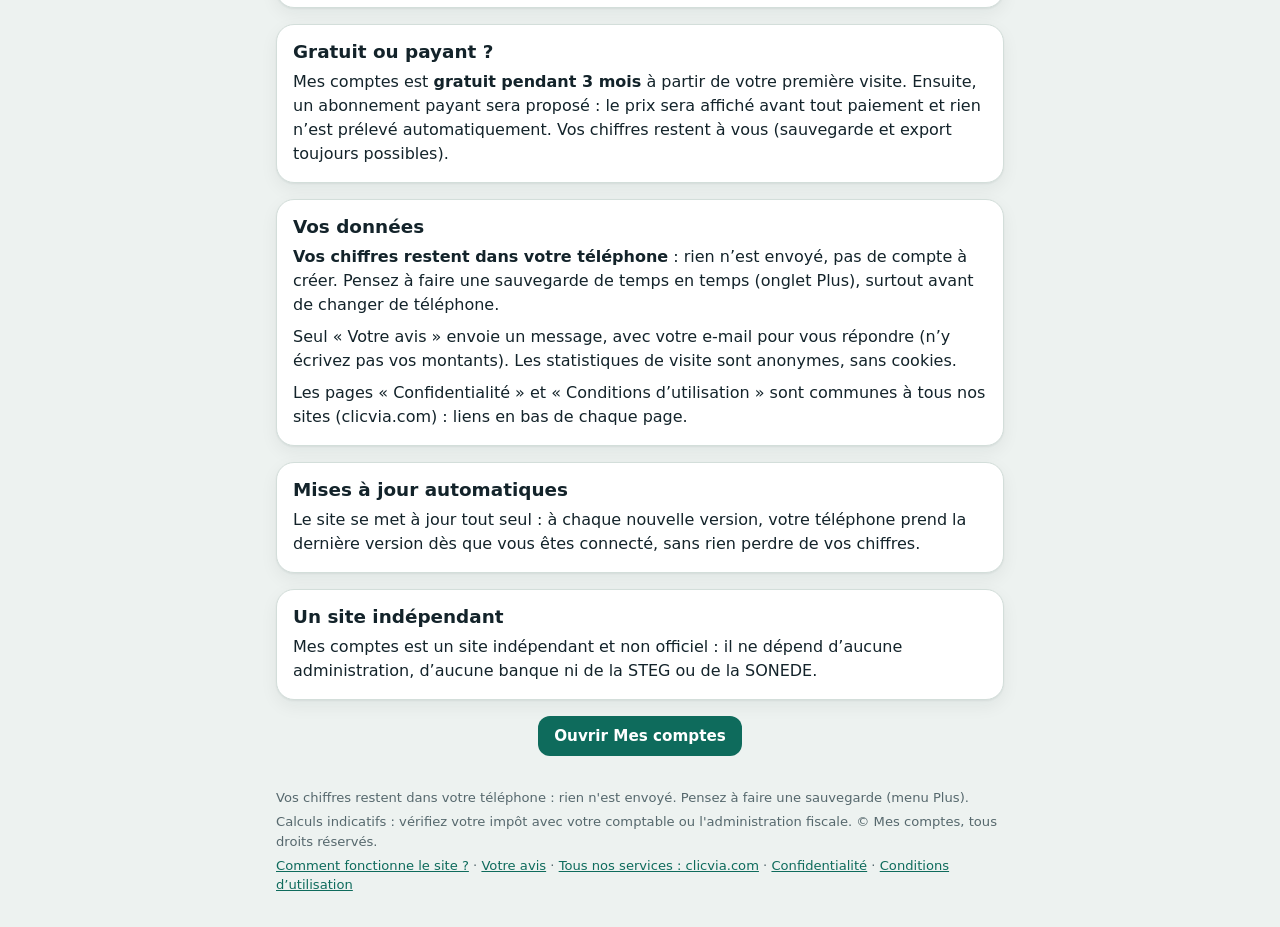
==== commit 612ac1a3: "Une adresse par langue : version arabe « حساباتي » à /ar/ (application et « Comment fonctionne le si" ====
--- a/a-propos/index.html
+++ b/a-propos/index.html
@@ -1,5 +1,5 @@
 <!doctype html>
-<html lang="fr" translate="no">
+<html lang="fr" translate="no" data-langue-fixe="fr" data-autre-langue="../ar/a-propos/" data-racine="../">
 <head>
 <meta charset="utf-8">
 <meta name="google" content="notranslate">
@@ -17,23 +17,27 @@
 <meta property="og:description" content="Revenus, dépenses, impôt, projets et alarmes sur votre téléphone. Gratuit 3 mois. Vos chiffres restent dans votre téléphone.">
 <meta property="og:url" content="https://comptes.clicvia.com/a-propos/">
 <meta property="og:locale" content="fr_FR">
+<meta property="og:locale:alternate" content="ar_AR">
 <meta property="og:image" content="https://comptes.clicvia.com/assets/og-image-v1.jpg">
 <meta property="og:image:type" content="image/jpeg">
 <meta property="og:image:width" content="1200">
 <meta property="og:image:height" content="630">
 <link rel="canonical" href="https://comptes.clicvia.com/a-propos/">
+<link rel="alternate" hreflang="fr" href="https://comptes.clicvia.com/a-propos/">
+<link rel="alternate" hreflang="ar" href="https://comptes.clicvia.com/ar/a-propos/">
+<link rel="alternate" hreflang="x-default" href="https://comptes.clicvia.com/a-propos/">
 <script type="application/ld+json">{"@context":"https://schema.org","@type":"AboutPage","name":"Comment fonctionne le site ?","url":"https://comptes.clicvia.com/a-propos/","inLanguage":"fr","isPartOf":{"@type":"WebSite","name":"Mes comptes","url":"https://comptes.clicvia.com/"}}</script>
 <link rel="preconnect" href="https://fonts.googleapis.com">
 <link rel="stylesheet" href="https://fonts.googleapis.com/css2?family=Bricolage+Grotesque:opsz,wght@12..96,700;12..96,800&family=Source+Sans+3:wght@400;600;700&family=IBM+Plex+Mono:wght@500;600&display=swap">
-<link rel="stylesheet" href="../assets/style.css?v=20261025a">
-<script src="../assets/protection.js?v=20261025a"></script>
+<link rel="stylesheet" href="../assets/style.css?v=20261121c">
+<script src="../assets/protection.js?v=20261121c"></script>
 <script data-goatcounter="https://prix-eaux-tunisie.goatcounter.com/count" async src="https://gc.zgo.at/count.js"></script>
 </head>
 <body>
 <header class="entete">
   <div class="entete-in">
     <a class="logo" href="../"><img src="../assets/icons/icon.svg" alt="" width="36" height="36"><span><span class="nom-site">Mes comptes</span><span class="doux petit">Revenus, dépenses, impôt et rappels</span></span></a>
-    <div class="entete-droite"><a class="btn btn-ouvrir" href="../">Ouvrir Mes comptes</a></div>
+    <div class="entete-droite"><a class="langue-btn" href="../ar/a-propos/" hreflang="ar" lang="ar" title="اقرأ هذه الصفحة بالعربية"><span class="lb-long">العربية</span><span class="lb-court" aria-hidden="true">ع</span></a><a class="btn btn-ouvrir" href="../">Ouvrir Mes comptes</a></div>
   </div>
 </header>
 
@@ -64,6 +68,7 @@
       <li><b>Exemple et remise à zéro</b> (onglet Plus) : charger l’exemple, ou tout effacer de ce téléphone.</li>
       <li><b>Votre avis</b> : un petit formulaire pour nous écrire une idée, un problème ou une question.</li>
       <li><b>Partager</b> : le bouton en haut envoie l’adresse du site à vos proches (menu de partage du téléphone, sinon WhatsApp). Vos chiffres ne sont jamais partagés.</li>
+      <li><b>Une adresse par langue</b> : le site existe en français (comptes.clicvia.com) et en arabe (comptes.clicvia.com/ar/). Le bouton de langue, en haut, ouvre l’autre version ; vos chiffres sont les mêmes dans les deux langues.</li>
       <li><b>Installer sur le téléphone</b> : le site peut être ajouté à l’écran d’accueil et s’ouvre même sans connexion.</li>
     </ul>
   </section>
--- a/assets/style.css
+++ b/assets/style.css
@@ -1,8 +1,8 @@
 /* Mes comptes — carnet de comptes de poche : alarmes d'abord, onglets en bas sur téléphone, montants en chiffres de caisse. */
 :root{
   --fond:#EDF2F0; --carte:#FFFFFF; --encre:#13232A; --doux:#56686D; --ligne:#D3DEDA;
-  --dinar:#0E6B5C; --dinar-fonce:#0A5246; --dinar-clair:#DCEFE9; --or:#B7791F; --or-vif:#F2B33D; --or-clair:#FBF0DA;
-  --ok:#17803D; --ok-clair:#E1F4E7; --attention:#B45309; --attention-clair:#FDEFD9; --retard:#B42318; --retard-clair:#FCE5E2;
+  --dinar:#0E6B5C; --dinar-fonce:#0A5246; --dinar-clair:#DCEFE9; --or:#92600F; --or-vif:#F2B33D; --or-clair:#FBF0DA;
+  --ok:#157538; --ok-clair:#E1F4E7; --attention:#A14A08; --attention-clair:#FDEFD9; --retard:#B42318; --retard-clair:#FCE5E2;
   --info:#1D5FA8; --info-clair:#E3EDF9; --gris-clair:#EEF1F0; --ombre:0 1px 2px rgba(19,35,42,.06),0 6px 18px rgba(19,35,42,.06);
   --titre:"Bricolage Grotesque","Segoe UI",system-ui,sans-serif;
   --texte:"Source Sans 3","Segoe UI",system-ui,sans-serif;
@@ -209,3 +209,30 @@
 .ap-retour{text-align:center;margin:0}
 .pied-ap{max-width:760px;padding-bottom:32px}
 @media (max-width:420px){.nom-site{font-size:1.1rem;white-space:nowrap}.btn-ouvrir{padding:7px 10px;font-size:.8rem}}
+
+/* Mode sombre lisible (21/11/2026) : en sombre, --dinar / --ok / --retard deviennent clairs ; le texte blanc posé
+   dessus devenait illisible (contraste ~2) -> texte foncé ; carte de bienvenue gardée foncée (texte blanc). */
+@media (prefers-color-scheme:dark){
+  :root:not([data-theme="light"]) .btn:not(.btn-clair),:root:not([data-theme="light"]) .mini.vert,:root:not([data-theme="light"]) .compteur,
+  :root:not([data-theme="light"]) .sous button[aria-selected="true"],:root:not([data-theme="light"]) details.ajout:not([open]) > summary{color:#08201B}
+  :root:not([data-theme="light"]) .sous button[aria-selected="true"] .n{background:#08201B;color:var(--dinar)}
+  :root:not([data-theme="light"]) .bienvenue{background:linear-gradient(135deg,#0E6B5C 0%,#0A5246 100%)}
+  :root:not([data-theme="light"]) .bienvenue .btn-clair{background:#fff;color:#0A5246}
+  :root:not([data-theme="light"]) .bienvenue .btn:not(.btn-clair){color:#fff}
+  :root:not([data-theme="light"]) .toast button{color:#8A5A00}
+}
+
+/* UNE ADRESSE PAR LANGUE (21/11/2026) : bouton de langue (vrai lien vers l'autre adresse) et page arabe (/ar/, de droite à gauche).
+   Le mot entier (« العربية » / « Français ») sur un écran large, l'initiale (« ع » / « Fr ») sur téléphone. */
+.langue-btn{flex:none;display:inline-flex;align-items:center;justify-content:center;min-width:36px;height:36px;padding:0 10px;border:1px solid var(--ligne);border-radius:999px;background:var(--carte);color:var(--dinar);font-weight:700;font-size:.9rem;text-decoration:none;white-space:nowrap}
+.langue-btn:hover{border-color:var(--dinar)}
+.langue-btn[lang="ar"]{font-family:"Noto Sans Arabic","Segoe UI",system-ui,sans-serif}
+.langue-btn[lang="fr"]{font-family:"Source Sans 3","Segoe UI",system-ui,sans-serif}
+.langue-btn .lb-court{display:none}
+@media (max-width:560px){.langue-btn{padding:0 8px}.langue-btn .lb-long{display:none}.langue-btn .lb-court{display:inline}}
+html[lang="ar"]{--titre:"Noto Sans Arabic","Segoe UI",system-ui,sans-serif;--texte:"Noto Sans Arabic","Segoe UI",system-ui,sans-serif}
+html[lang="ar"] body *{letter-spacing:0!important}
+html[lang="ar"] .etiq{text-transform:none;font-size:.8rem}
+/* champs de chiffres, téléphone et e-mail : de gauche à droite ; les montants affichés sont isolés par app.js (iso()) */
+html[lang="ar"] input.num,html[lang="ar"] input[type="email"],html[lang="ar"] .tel{direction:ltr;unicode-bidi:isolate}
+html[lang="ar"] input.num{text-align:right}
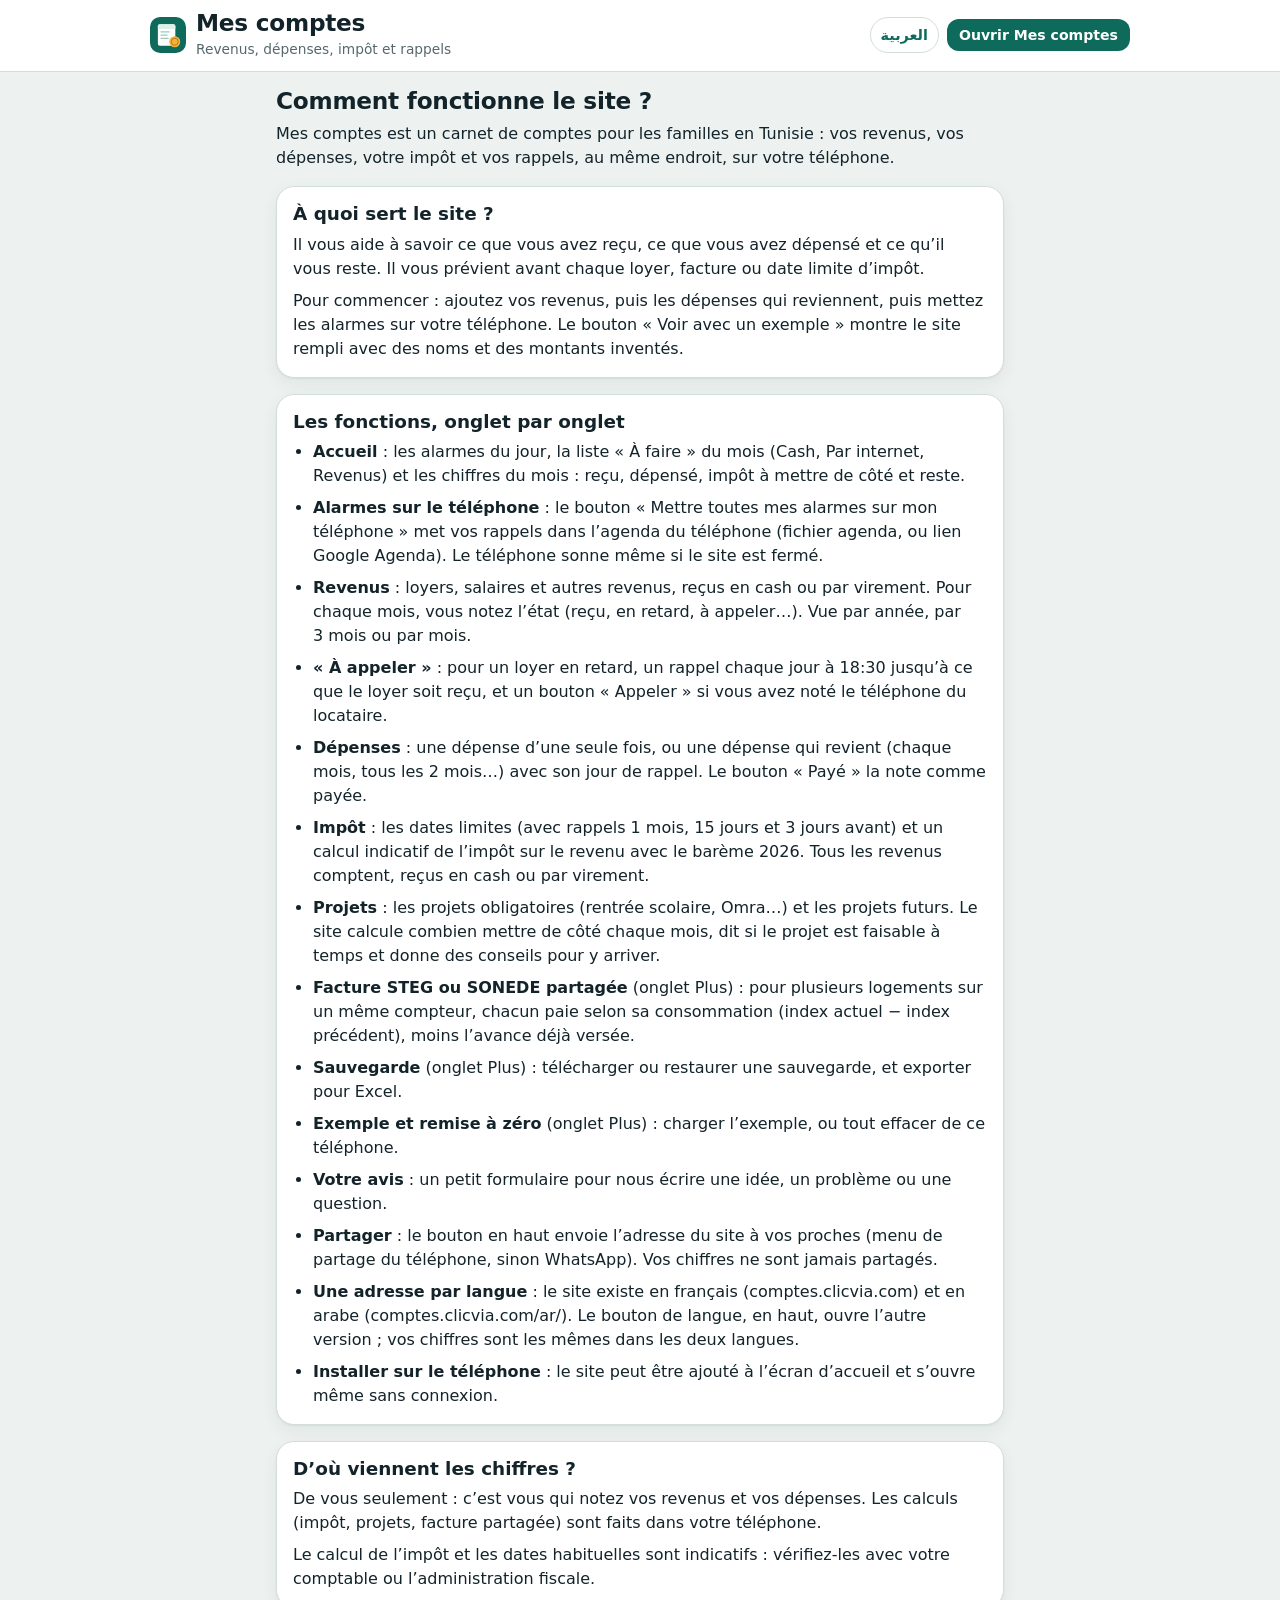
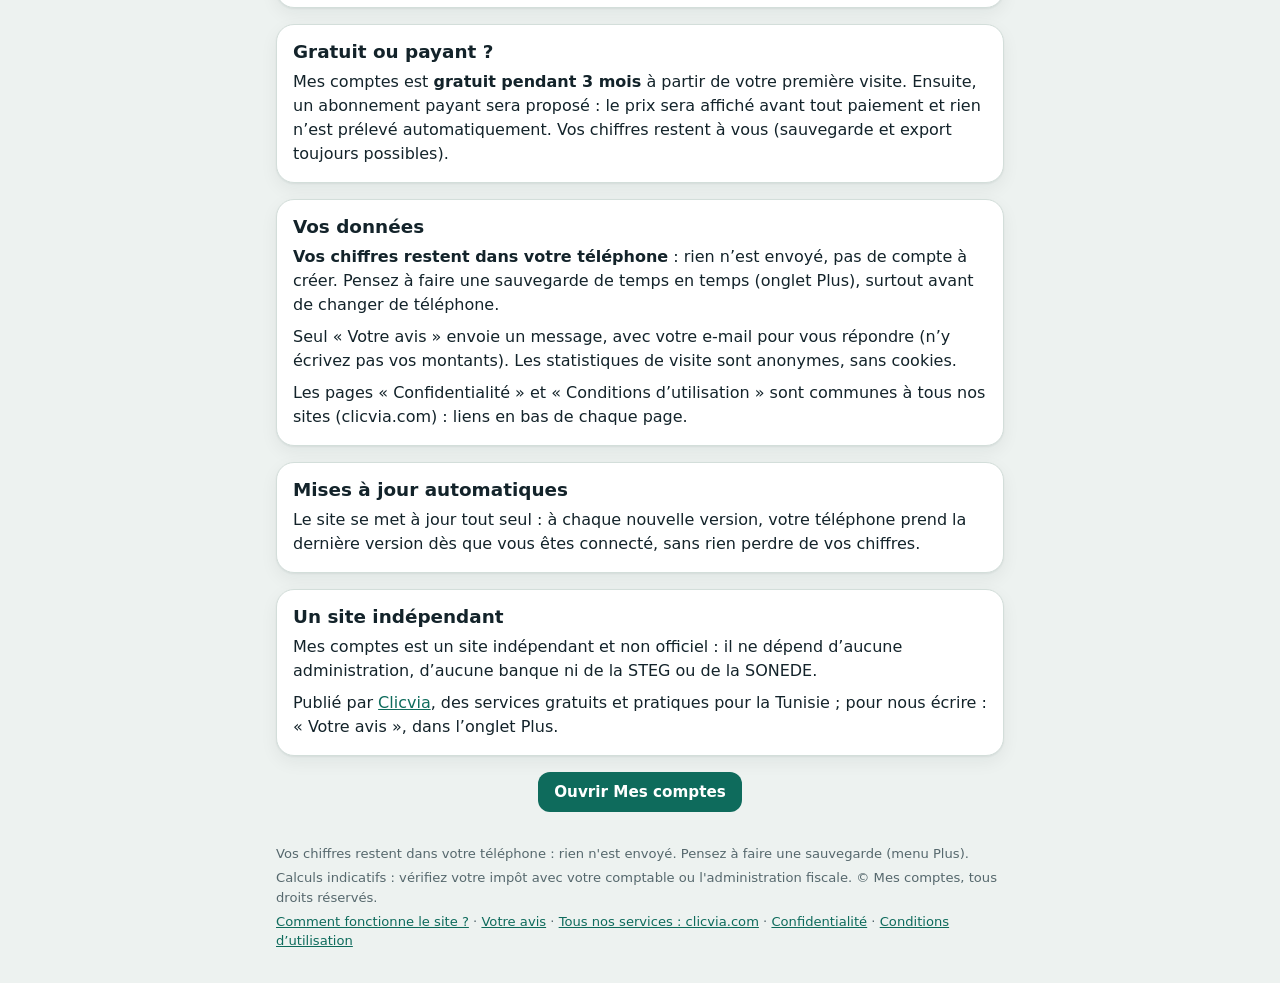
==== commit 147db35e: "Google + IA : éditeur Clicvia (JSON-LD + Comment fonctionne le site ?, FR et AR) Co-Authored-By: Cla" ====
--- a/a-propos/index.html
+++ b/a-propos/index.html
@@ -99,6 +99,7 @@
   <section class="bloc">
     <h2>Un site indépendant</h2>
     <p>Mes comptes est un site indépendant et non officiel : il ne dépend d’aucune administration, d’aucune banque ni de la STEG ou de la SONEDE.</p>
+    <p>Publié par <a href="https://clicvia.com/" rel="noopener">Clicvia</a>, des services gratuits et pratiques pour la Tunisie ; pour nous écrire : « Votre avis », dans l’onglet Plus.</p>
   </section>
 
   <p class="ap-retour"><a class="btn" href="../">Ouvrir Mes comptes</a></p>
